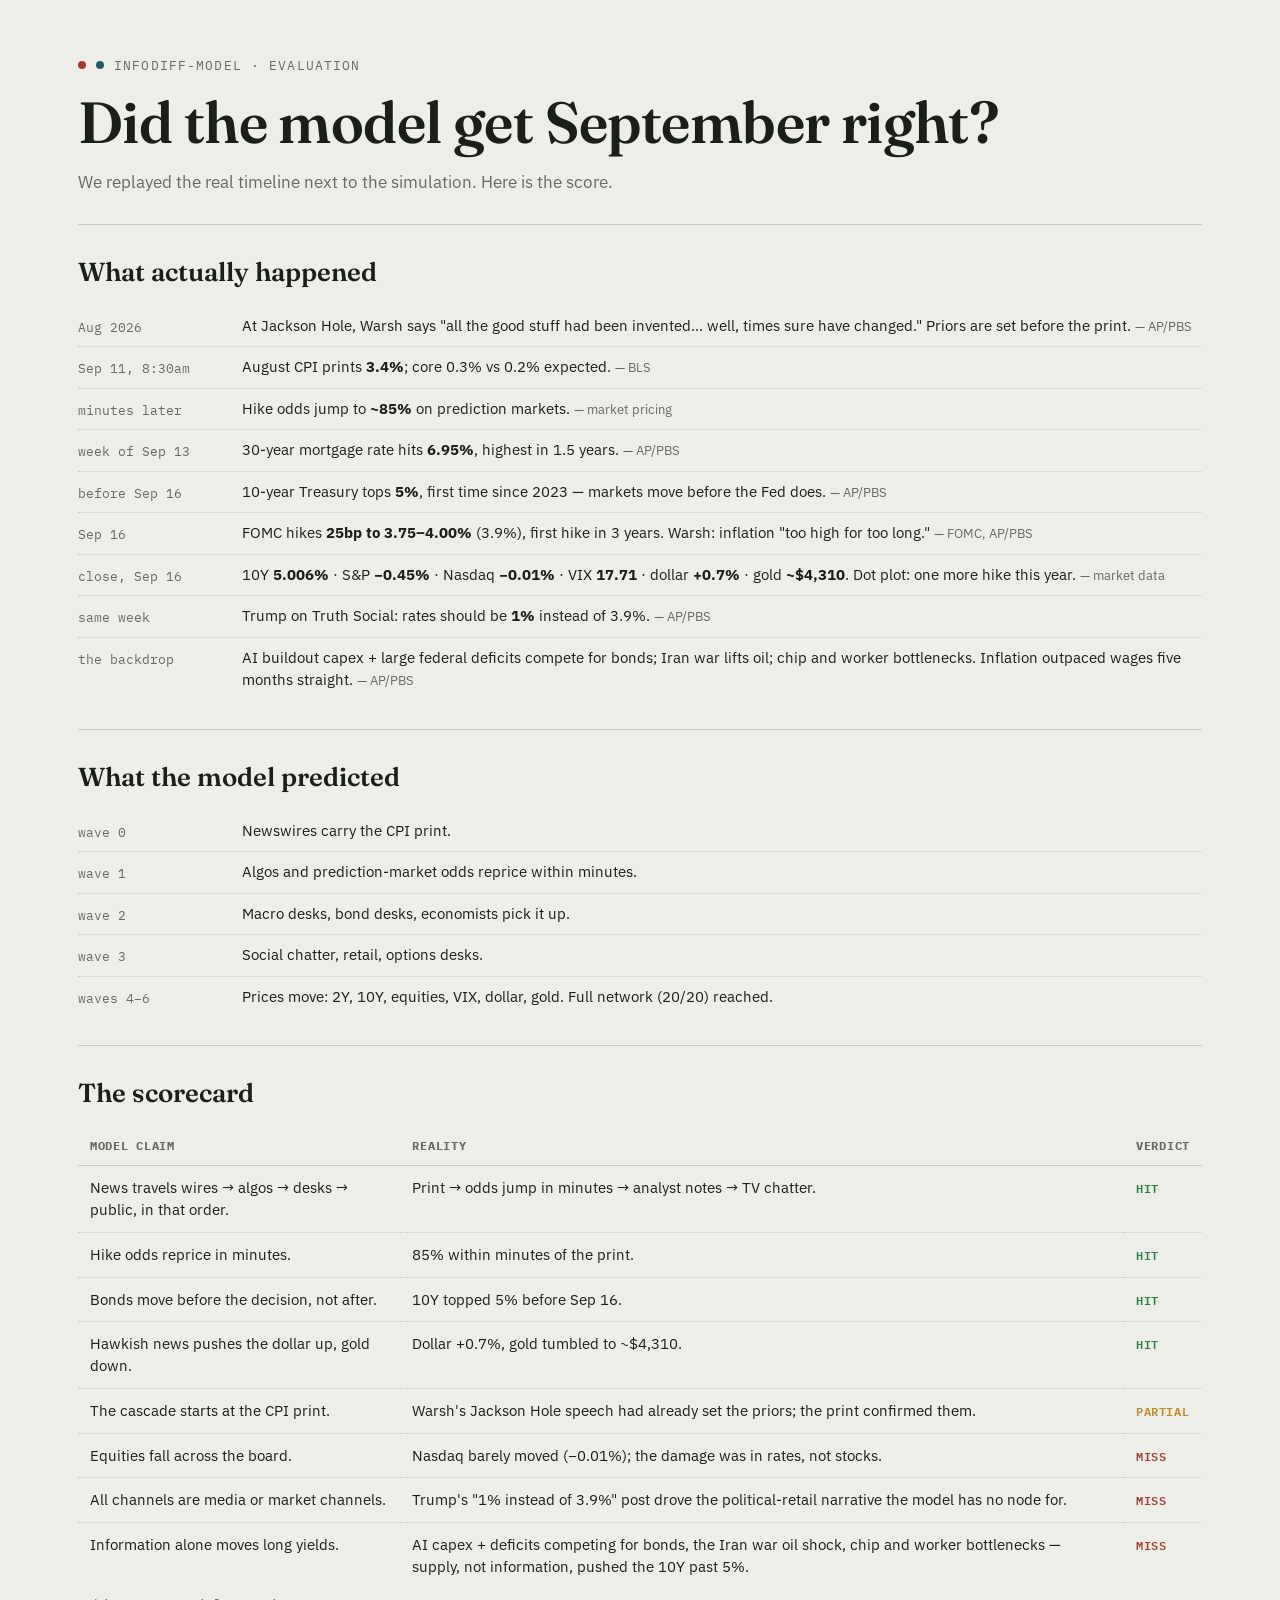
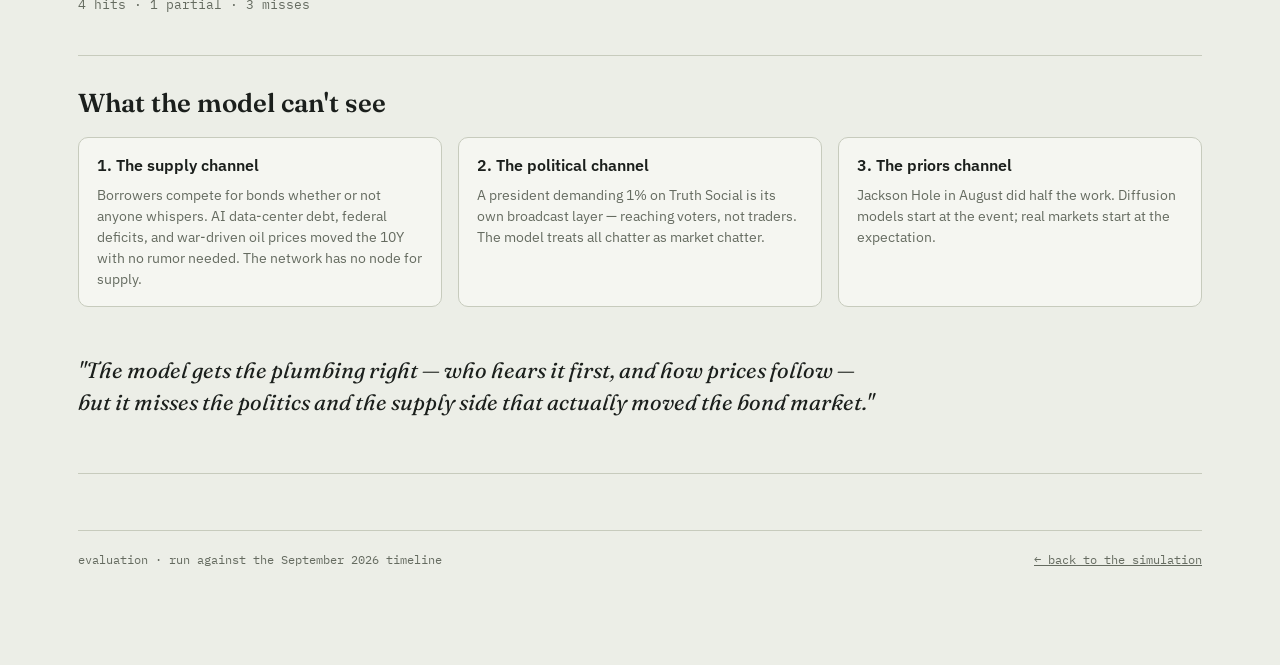
==== docs/evaluation.html @ 7253659c "Add evaluation page: model vs September 2026" ====
<!doctype html>
<html lang="en">
<head>
<meta charset="utf-8" />
<meta name="viewport" content="width=device-width, initial-scale=1" />
<title>Did the model get September right? · infodiff-model</title>
<meta name="description" content="An honest evaluation of the infodiff-model diffusion simulation against the real September 2026 CPI-to-rate-hike timeline." />
<link rel="preconnect" href="https://fonts.googleapis.com" />
<link rel="preconnect" href="https://fonts.gstatic.com" crossorigin />
<link href="https://fonts.googleapis.com/css2?family=Fraunces:ital,wght@0,500;0,600;1,500&family=IBM+Plex+Sans:wght@400;500;600&family=IBM+Plex+Mono:wght@400;500&display=swap" rel="stylesheet" />
<link rel="stylesheet" href="style.css" />
<style>
  .eval-section { padding: 28px 0; border-bottom: 1px solid var(--line); }
  .eval-section h2 { font-family: var(--font-display); font-size: 26px; font-weight: 600; margin: 0 0 14px; }
  .timeline-list { list-style: none; margin: 0; padding: 0; }
  .timeline-list li { display: grid; grid-template-columns: 150px 1fr; gap: 14px; padding: 9px 0; border-bottom: 1px dotted var(--line); }
  .timeline-list li:last-child { border-bottom: none; }
  .t-date { font-family: var(--font-mono); font-size: 12.5px; color: var(--muted); padding-top: 3px; }
  .t-body { font-size: 15px; }
  .t-body .src { color: var(--muted); font-size: 13px; }
  .scorecard { width: 100%; border-collapse: collapse; font-size: 14.5px; }
  .scorecard th { text-align: left; font-family: var(--font-mono); font-size: 12px; letter-spacing: .06em; text-transform: uppercase; color: var(--muted); padding: 10px 12px; border-bottom: 1px solid var(--line); }
  .scorecard td { padding: 11px 12px; border-bottom: 1px dotted var(--line); vertical-align: top; }
  .scorecard tr:last-child td { border-bottom: none; }
  .verdict { font-family: var(--font-mono); font-size: 12px; font-weight: 600; letter-spacing: .05em; white-space: nowrap; }
  .v-hit { color: #2e7d46; } .v-partial { color: var(--gold); } .v-miss { color: var(--hi); }
  .miss-grid { display: grid; grid-template-columns: repeat(auto-fit, minmax(260px, 1fr)); gap: 16px; }
  .miss-card { background: var(--paper-raised); border: 1px solid var(--line); border-radius: 10px; padding: 16px 18px; }
  .miss-card h3 { font-size: 15.5px; margin: 0 0 8px; font-weight: 600; }
  .miss-card p { font-size: 14px; color: var(--muted); margin: 0; }
  .bottomline { font-family: var(--font-display); font-size: 22px; font-style: italic; line-height: 1.45; padding: 26px 0 4px; max-width: 800px; }
  .score-big { font-family: var(--font-mono); font-size: 13px; color: var(--muted); margin-top: 6px; }
  @media (max-width: 640px) { .timeline-list li { grid-template-columns: 1fr; gap: 2px; } }
</style>
</head>
<body>
<div class="wrap">

  <header class="hero">
    <div class="eyebrow">
      <span class="dot-hi"></span><span class="dot-officer"></span>
      infodiff-model · evaluation
    </div>
    <h1>Did the model get September right?</h1>
    <p class="dek">
      We replayed the real timeline next to the simulation. Here is the score.
    </p>
  </header>

  <section class="eval-section">
    <h2>What actually happened</h2>
    <ul class="timeline-list">
      <li>
        <div class="t-date">Aug 2026</div>
        <div class="t-body">At Jackson Hole, Warsh says "all the good stuff had been invented… well, times sure have changed." Priors are set before the print. <span class="src">— AP/PBS</span></div>
      </li>
      <li>
        <div class="t-date">Sep 11, 8:30am</div>
        <div class="t-body">August CPI prints <strong>3.4%</strong>; core 0.3% vs 0.2% expected. <span class="src">— BLS</span></div>
      </li>
      <li>
        <div class="t-date">minutes later</div>
        <div class="t-body">Hike odds jump to <strong>~85%</strong> on prediction markets. <span class="src">— market pricing</span></div>
      </li>
      <li>
        <div class="t-date">week of Sep 13</div>
        <div class="t-body">30-year mortgage rate hits <strong>6.95%</strong>, highest in 1.5 years. <span class="src">— AP/PBS</span></div>
      </li>
      <li>
        <div class="t-date">before Sep 16</div>
        <div class="t-body">10-year Treasury tops <strong>5%</strong>, first time since 2023 — markets move before the Fed does. <span class="src">— AP/PBS</span></div>
      </li>
      <li>
        <div class="t-date">Sep 16</div>
        <div class="t-body">FOMC hikes <strong>25bp to 3.75–4.00%</strong> (3.9%), first hike in 3 years. Warsh: inflation "too high for too long." <span class="src">— FOMC, AP/PBS</span></div>
      </li>
      <li>
        <div class="t-date">close, Sep 16</div>
        <div class="t-body">10Y <strong>5.006%</strong> · S&amp;P <strong>−0.45%</strong> · Nasdaq <strong>−0.01%</strong> · VIX <strong>17.71</strong> · dollar <strong>+0.7%</strong> · gold <strong>~$4,310</strong>. Dot plot: one more hike this year. <span class="src">— market data</span></div>
      </li>
      <li>
        <div class="t-date">same week</div>
        <div class="t-body">Trump on Truth Social: rates should be <strong>1%</strong> instead of 3.9%. <span class="src">— AP/PBS</span></div>
      </li>
      <li>
        <div class="t-date">the backdrop</div>
        <div class="t-body">AI buildout capex + large federal deficits compete for bonds; Iran war lifts oil; chip and worker bottlenecks. Inflation outpaced wages five months straight. <span class="src">— AP/PBS</span></div>
      </li>
    </ul>
  </section>

  <section class="eval-section">
    <h2>What the model predicted</h2>
    <ul class="timeline-list">
      <li>
        <div class="t-date">wave 0</div>
        <div class="t-body">Newswires carry the CPI print.</div>
      </li>
      <li>
        <div class="t-date">wave 1</div>
        <div class="t-body">Algos and prediction-market odds reprice within minutes.</div>
      </li>
      <li>
        <div class="t-date">wave 2</div>
        <div class="t-body">Macro desks, bond desks, economists pick it up.</div>
      </li>
      <li>
        <div class="t-date">wave 3</div>
        <div class="t-body">Social chatter, retail, options desks.</div>
      </li>
      <li>
        <div class="t-date">waves 4–6</div>
        <div class="t-body">Prices move: 2Y, 10Y, equities, VIX, dollar, gold. Full network (20/20) reached.</div>
      </li>
    </ul>
  </section>

  <section class="eval-section">
    <h2>The scorecard</h2>
    <table class="scorecard">
      <thead><tr><th>Model claim</th><th>Reality</th><th>Verdict</th></tr></thead>
      <tbody>
        <tr>
          <td>News travels wires → algos → desks → public, in that order.</td>
          <td>Print → odds jump in minutes → analyst notes → TV chatter.</td>
          <td><span class="verdict v-hit">HIT</span></td>
        </tr>
        <tr>
          <td>Hike odds reprice in minutes.</td>
          <td>85% within minutes of the print.</td>
          <td><span class="verdict v-hit">HIT</span></td>
        </tr>
        <tr>
          <td>Bonds move before the decision, not after.</td>
          <td>10Y topped 5% before Sep 16.</td>
          <td><span class="verdict v-hit">HIT</span></td>
        </tr>
        <tr>
          <td>Hawkish news pushes the dollar up, gold down.</td>
          <td>Dollar +0.7%, gold tumbled to ~$4,310.</td>
          <td><span class="verdict v-hit">HIT</span></td>
        </tr>
        <tr>
          <td>The cascade starts at the CPI print.</td>
          <td>Warsh's Jackson Hole speech had already set the priors; the print confirmed them.</td>
          <td><span class="verdict v-partial">PARTIAL</span></td>
        </tr>
        <tr>
          <td>Equities fall across the board.</td>
          <td>Nasdaq barely moved (−0.01%); the damage was in rates, not stocks.</td>
          <td><span class="verdict v-miss">MISS</span></td>
        </tr>
        <tr>
          <td>All channels are media or market channels.</td>
          <td>Trump's "1% instead of 3.9%" post drove the political-retail narrative the model has no node for.</td>
          <td><span class="verdict v-miss">MISS</span></td>
        </tr>
        <tr>
          <td>Information alone moves long yields.</td>
          <td>AI capex + deficits competing for bonds, the Iran war oil shock, chip and worker bottlenecks — supply, not information, pushed the 10Y past 5%.</td>
          <td><span class="verdict v-miss">MISS</span></td>
        </tr>
      </tbody>
    </table>
    <p class="score-big">4 hits · 1 partial · 3 misses</p>
  </section>

  <section class="eval-section">
    <h2>What the model can't see</h2>
    <div class="miss-grid">
      <div class="miss-card">
        <h3>1. The supply channel</h3>
        <p>Borrowers compete for bonds whether or not anyone whispers. AI data-center debt, federal deficits, and war-driven oil prices moved the 10Y with no rumor needed. The network has no node for supply.</p>
      </div>
      <div class="miss-card">
        <h3>2. The political channel</h3>
        <p>A president demanding 1% on Truth Social is its own broadcast layer — reaching voters, not traders. The model treats all chatter as market chatter.</p>
      </div>
      <div class="miss-card">
        <h3>3. The priors channel</h3>
        <p>Jackson Hole in August did half the work. Diffusion models start at the event; real markets start at the expectation.</p>
      </div>
    </div>
    <p class="bottomline">
      "The model gets the plumbing right — who hears it first, and how prices follow — but it misses the politics and the supply side that actually moved the bond market."
    </p>
  </section>

  <footer>
    <span>evaluation · run against the September 2026 timeline</span>
    <span><a href="index.html">← back to the simulation</a></span>
  </footer>

</div>
</body>
</html>
---- docs/style.css ----
/* ---------------------------------------------------------------------
   Design tokens
   Subject: an Independent Cascade information model running on Zachary's
   Karate Club — a real 1977 social network that famously split into two
   rival factions. The palette leans on that fracture: two faction inks,
   plus a third "signal" gold standing for the information itself.
------------------------------------------------------------------------ */
:root {
  --paper: #eceee7;
  --paper-raised: #f5f6f1;
  --ink: #1b1f1c;
  --muted: #656b60;
  --line: #c7cbbd;
  --hi: #a83b2e;
  --hi-soft: #a83b2e33;
  --officer: #1f5d63;
  --officer-soft: #1f5d6333;
  --gold: #c08a25;
  --gold-soft: #c08a2526;
  --focus: #1f5d63;

  --font-display: "Fraunces", "Iowan Old Style", "Palatino Linotype", Georgia, serif;
  --font-body: "IBM Plex Sans", -apple-system, "Segoe UI", sans-serif;
  --font-mono: "IBM Plex Mono", ui-monospace, "SFMono-Regular", Menlo, monospace;
}

* {
  box-sizing: border-box;
}

html {
  -webkit-text-size-adjust: 100%;
}

body {
  margin: 0;
  background: var(--paper);
  color: var(--ink);
  font-family: var(--font-body);
  line-height: 1.5;
}

@media (prefers-reduced-motion: reduce) {
  * {
    animation-duration: 0.001ms !important;
    transition-duration: 0.001ms !important;
  }
}

a {
  color: var(--officer);
}

::selection {
  background: var(--gold-soft);
}

:focus-visible {
  outline: 2px solid var(--focus);
  outline-offset: 2px;
}

/* ---------------------------------------------------------------------
   Shell
------------------------------------------------------------------------ */
.wrap {
  max-width: 1180px;
  margin: 0 auto;
  padding: 0 28px 96px;
}

/* ---------------------------------------------------------------------
   Header / hero
------------------------------------------------------------------------ */
header.hero {
  padding: 56px 0 28px;
  border-bottom: 1px solid var(--line);
}

.eyebrow {
  font-family: var(--font-mono);
  font-size: 12.5px;
  letter-spacing: 0.09em;
  text-transform: uppercase;
  color: var(--muted);
  display: flex;
  gap: 10px;
  align-items: center;
  margin-bottom: 18px;
}

.eyebrow .dot-hi,
.eyebrow .dot-officer {
  width: 8px;
  height: 8px;
  border-radius: 50%;
  display: inline-block;
}
.eyebrow .dot-hi { background: var(--hi); }
.eyebrow .dot-officer { background: var(--officer); }

h1 {
  font-family: var(--font-display);
  font-weight: 600;
  font-size: clamp(34px, 5.4vw, 58px);
  line-height: 1.03;
  margin: 0 0 18px;
  letter-spacing: -0.01em;
}

h1 em {
  font-style: italic;
  color: var(--officer);
}

.dek {
  font-size: 17px;
  color: var(--muted);
  max-width: 640px;
  margin: 0;
}

.dek strong {
  color: var(--ink);
  font-weight: 600;
}

/* ---------------------------------------------------------------------
   Controls
------------------------------------------------------------------------ */
.controls {
  display: flex;
  flex-wrap: wrap;
  align-items: center;
  gap: 12px;
  padding: 22px 0;
  border-bottom: 1px solid var(--line);
  margin-bottom: 26px;
}

.select-control {
  display: flex;
  flex-direction: column;
  gap: 5px;
}

.select-control label {
  font-family: var(--font-mono);
  font-size: 10.5px;
  letter-spacing: 0.06em;
  text-transform: uppercase;
  color: var(--muted);
}

.controls select {
  font-family: var(--font-mono);
  font-size: 13px;
  background: var(--paper-raised);
  color: var(--ink);
  border: 1px solid var(--line);
  border-radius: 3px;
  padding: 9px 12px;
  min-width: 190px;
  cursor: pointer;
}

.scenario-control select {
  min-width: 310px;
}

.btn-group {
  display: flex;
  gap: 6px;
}

button.ctl {
  font-family: var(--font-mono);
  font-size: 13px;
  background: var(--ink);
  color: var(--paper);
  border: 1px solid var(--ink);
  border-radius: 3px;
  padding: 9px 16px;
  cursor: pointer;
  transition: transform 0.08s ease, background 0.15s ease;
}

button.ctl:hover { background: #34392f; }
button.ctl:active { transform: translateY(1px); }

button.ctl.secondary {
  background: transparent;
  color: var(--ink);
  border-color: var(--line);
}
button.ctl.secondary:hover { background: var(--paper-raised); }

.speed {
  display: flex;
  align-items: center;
  gap: 8px;
  font-family: var(--font-mono);
  font-size: 12px;
  color: var(--muted);
  margin-left: auto;
}

.speed input[type="range"] {
  accent-color: var(--officer);
}
.compare-control, .timeline {
  display: flex; align-items: center; gap: 7px; font-family: var(--font-mono);
  font-size: 12px; color: var(--muted);
}
.timeline { flex: 1 1 100%; }
.timeline input { flex: 1; accent-color: var(--gold); }

/* ---------------------------------------------------------------------
   Stage: network + side panel
------------------------------------------------------------------------ */
.stage {
  display: grid;
  grid-template-columns: minmax(0, 1fr) 300px;
  gap: 24px;
  align-items: start;
}
.viewport-grid { display: grid; grid-template-columns: repeat(2, minmax(0,1fr)); gap: 14px; }
.viewport-grid .network-panel h2 {
  margin: 0; padding: 10px 12px 0; font: 500 11px var(--font-mono);
  color: var(--muted); letter-spacing: .08em; text-transform: uppercase;
}
.viewport-grid .network-panel:only-child { grid-column: 1 / -1; }

.network-panel {
  background: var(--paper-raised);
  border: 1px solid var(--line);
  border-radius: 6px;
  padding: 4px;
}

#network {
  width: 100%;
  height: auto;
  display: block;
}

.node-halo {
  fill: var(--gold);
  opacity: 0;
}

.link {
  stroke: var(--line);
  stroke-width: 1.2px;
}

.link.pulsed {
  stroke: var(--gold);
  stroke-width: 2px;
}

.node circle.fill {
  fill: var(--paper-raised);
  transition: fill 0.35s ease;
}

.node circle.fill.active {
  fill: var(--gold);
}

.node circle.ring {
  fill: none;
  stroke-width: 2.4px;
}

.node circle.ring.faction-hi { stroke: var(--hi); }
.node circle.ring.faction-officer { stroke: var(--officer); }

.node circle.ring.seed {
  stroke-width: 3.4px;
}

.node text {
  font-family: var(--font-mono);
  font-size: 9px;
  fill: var(--muted);
  pointer-events: none;
  text-anchor: middle;
}
.node text.threshold-label { font-size: 8px; fill: var(--ink); }
.activation-gradient {
  width: 22px; height: 14px; border-radius: 8px; flex-shrink: 0;
  background: linear-gradient(90deg, #fff7bc, #d95f0e, #662506);
}

/* ---------------------------------------------------------------------
   Side panel: stats
------------------------------------------------------------------------ */
.panel {
  display: flex;
  flex-direction: column;
  gap: 18px;
}

.card {
  background: var(--paper-raised);
  border: 1px solid var(--line);
  border-radius: 6px;
  padding: 16px 18px;
}

.card h2 {
  font-family: var(--font-mono);
  font-size: 11px;
  letter-spacing: 0.08em;
  text-transform: uppercase;
  color: var(--muted);
  margin: 0 0 12px;
  font-weight: 500;
}

.step-readout {
  font-family: var(--font-mono);
}

.step-readout .big {
  font-size: 30px;
  font-weight: 500;
  line-height: 1;
}

.step-readout .of {
  color: var(--muted);
  font-size: 15px;
}

.faction-split {
  margin-top: 14px;
  display: flex;
  flex-direction: column;
  gap: 8px;
}

.faction-row {
  display: flex;
  align-items: center;
  gap: 8px;
  font-family: var(--font-mono);
  font-size: 12.5px;
}

.faction-row .swatch {
  width: 10px;
  height: 10px;
  border-radius: 50%;
  border: 2.4px solid transparent;
  flex-shrink: 0;
}
.faction-row .swatch.hi { border-color: var(--hi); }
.faction-row .swatch.officer { border-color: var(--officer); }

.faction-row .bar-track {
  flex: 1;
  height: 6px;
  background: var(--line);
  border-radius: 3px;
  overflow: hidden;
}
.faction-row .bar-fill {
  height: 100%;
  transition: width 0.35s ease;
}
.faction-row .bar-fill.hi { background: var(--hi); }
.faction-row .bar-fill.officer { background: var(--officer); }

.faction-row .count {
  font-variant-numeric: tabular-nums;
  color: var(--muted);
  width: 40px;
  text-align: right;
}

#chart {
  width: 100%;
  height: auto;
  display: block;
}

.legend {
  display: flex;
  flex-direction: column;
  gap: 10px;
  font-size: 13px;
}

.legend-item {
  display: flex;
  align-items: center;
  gap: 10px;
}

.legend-swatch {
  width: 16px;
  height: 16px;
  border-radius: 50%;
  flex-shrink: 0;
}

.legend-swatch.ring-hi { border: 2.4px solid var(--hi); background: transparent; }
.legend-swatch.ring-officer { border: 2.4px solid var(--officer); background: transparent; }
.legend-swatch.fill-gold { background: var(--gold); border: 2.4px solid var(--gold); }
.legend-swatch.fill-empty { background: transparent; border: 2.4px solid var(--line); }

.story-line {
  font-size: 13px;
  color: var(--muted);
  margin-top: 12px;
  padding-top: 12px;
  border-top: 1px dashed var(--line);
}

/* ---------------------------------------------------------------------
   About sections
------------------------------------------------------------------------ */
.about {
  display: grid;
  grid-template-columns: 1fr 1fr;
  gap: 40px;
  margin-top: 64px;
  padding-top: 40px;
  border-top: 1px solid var(--line);
}

.about h3 {
  font-family: var(--font-display);
  font-size: 21px;
  font-weight: 600;
  margin: 0 0 12px;
}

.about p {
  color: var(--muted);
  font-size: 14.5px;
  margin: 0 0 12px;
}

.about code {
  font-family: var(--font-mono);
  background: var(--paper-raised);
  border: 1px solid var(--line);
  border-radius: 3px;
  padding: 1px 6px;
  font-size: 13px;
  color: var(--ink);
}

footer {
  margin-top: 56px;
  padding-top: 20px;
  border-top: 1px solid var(--line);
  font-family: var(--font-mono);
  font-size: 12px;
  color: var(--muted);
  display: flex;
  justify-content: space-between;
  flex-wrap: wrap;
  gap: 8px;
}

footer a { color: var(--muted); }

/* ---------------------------------------------------------------------
   Responsive
------------------------------------------------------------------------ */
@media (max-width: 880px) {
  .stage {
    grid-template-columns: 1fr;
  }
  .about {
    grid-template-columns: 1fr;
    gap: 24px;
  }
  .controls select {
    min-width: 0;
    width: 100%;
  }
  .select-control {
    flex: 1 1 220px;
  }
  .speed {
    margin-left: 0;
    width: 100%;
  }
  .viewport-grid { grid-template-columns: 1fr; }
}

/* Rumor-network semantics:
   gold rings = rumor sources, teal rings = media channels,
   purple rings = market participants, green rings = market outcomes. */
.node circle.ring.faction-source { stroke: var(--gold); }
.node circle.ring.faction-media { stroke: var(--officer); }
.node circle.ring.faction-participant { stroke: #6b5b95; }
.node circle.ring.faction-market { stroke: #2e7d4f; }
.faction-row .swatch.reach { border-color: var(--gold); }
.faction-row .swatch.market { border-color: #2e7d4f; }
.faction-row .bar-fill.reach { background: var(--gold); }
.faction-row .bar-fill.market { background: #2e7d4f; }
.legend-swatch.ring-source { border: 2.4px solid var(--gold); background: transparent; }
.legend-swatch.ring-media { border: 2.4px solid var(--officer); background: transparent; }
.legend-swatch.ring-participant { border: 2.4px solid #6b5b95; background: transparent; }
.legend-swatch.ring-market { border: 2.4px solid #2e7d4f; background: transparent; }

/* Event card: the rumor's opening frame. */
.network-panel { position: relative; }
.event-card {
  position: absolute;
  inset: 0;
  display: flex;
  flex-direction: column;
  align-items: center;
  justify-content: center;
  gap: 6px;
  background: rgba(27, 31, 28, 0.88);
  border-radius: 6px;
  z-index: 5;
  transition: opacity 0.45s ease;
  pointer-events: none;
}
.event-card[hidden] { display: none; }
.event-card.fading { opacity: 0; }
.event-kicker {
  font-family: var(--font-mono);
  font-size: 11px;
  letter-spacing: 0.22em;
  color: var(--gold);
}
.event-headline {
  font-family: var(--font-display);
  font-weight: 600;
  font-size: clamp(30px, 4.6vw, 52px);
  color: #f5f6f1;
  letter-spacing: -0.01em;
}
.event-sub {
  font-family: var(--font-mono);
  font-size: 12.5px;
  color: #b9bdb2;
}

/* Market strip: price moves as the rumor reaches market nodes. */
.market-strip {
  display: flex;
  flex-wrap: wrap;
  gap: 8px;
  margin-top: 18px;
  min-height: 34px;
  align-items: center;
}
.market-strip:empty { display: none; }
.market-chip {
  font-family: var(--font-mono);
  font-size: 12.5px;
  color: var(--ink);
  background: var(--paper-raised);
  border: 1px solid #2e7d4f;
  border-left-width: 4px;
  border-radius: 3px;
  padding: 6px 10px;
  animation: chip-in 0.4s ease;
}
@keyframes chip-in {
  from { opacity: 0; transform: translateY(4px); }
  to { opacity: 1; transform: none; }
}
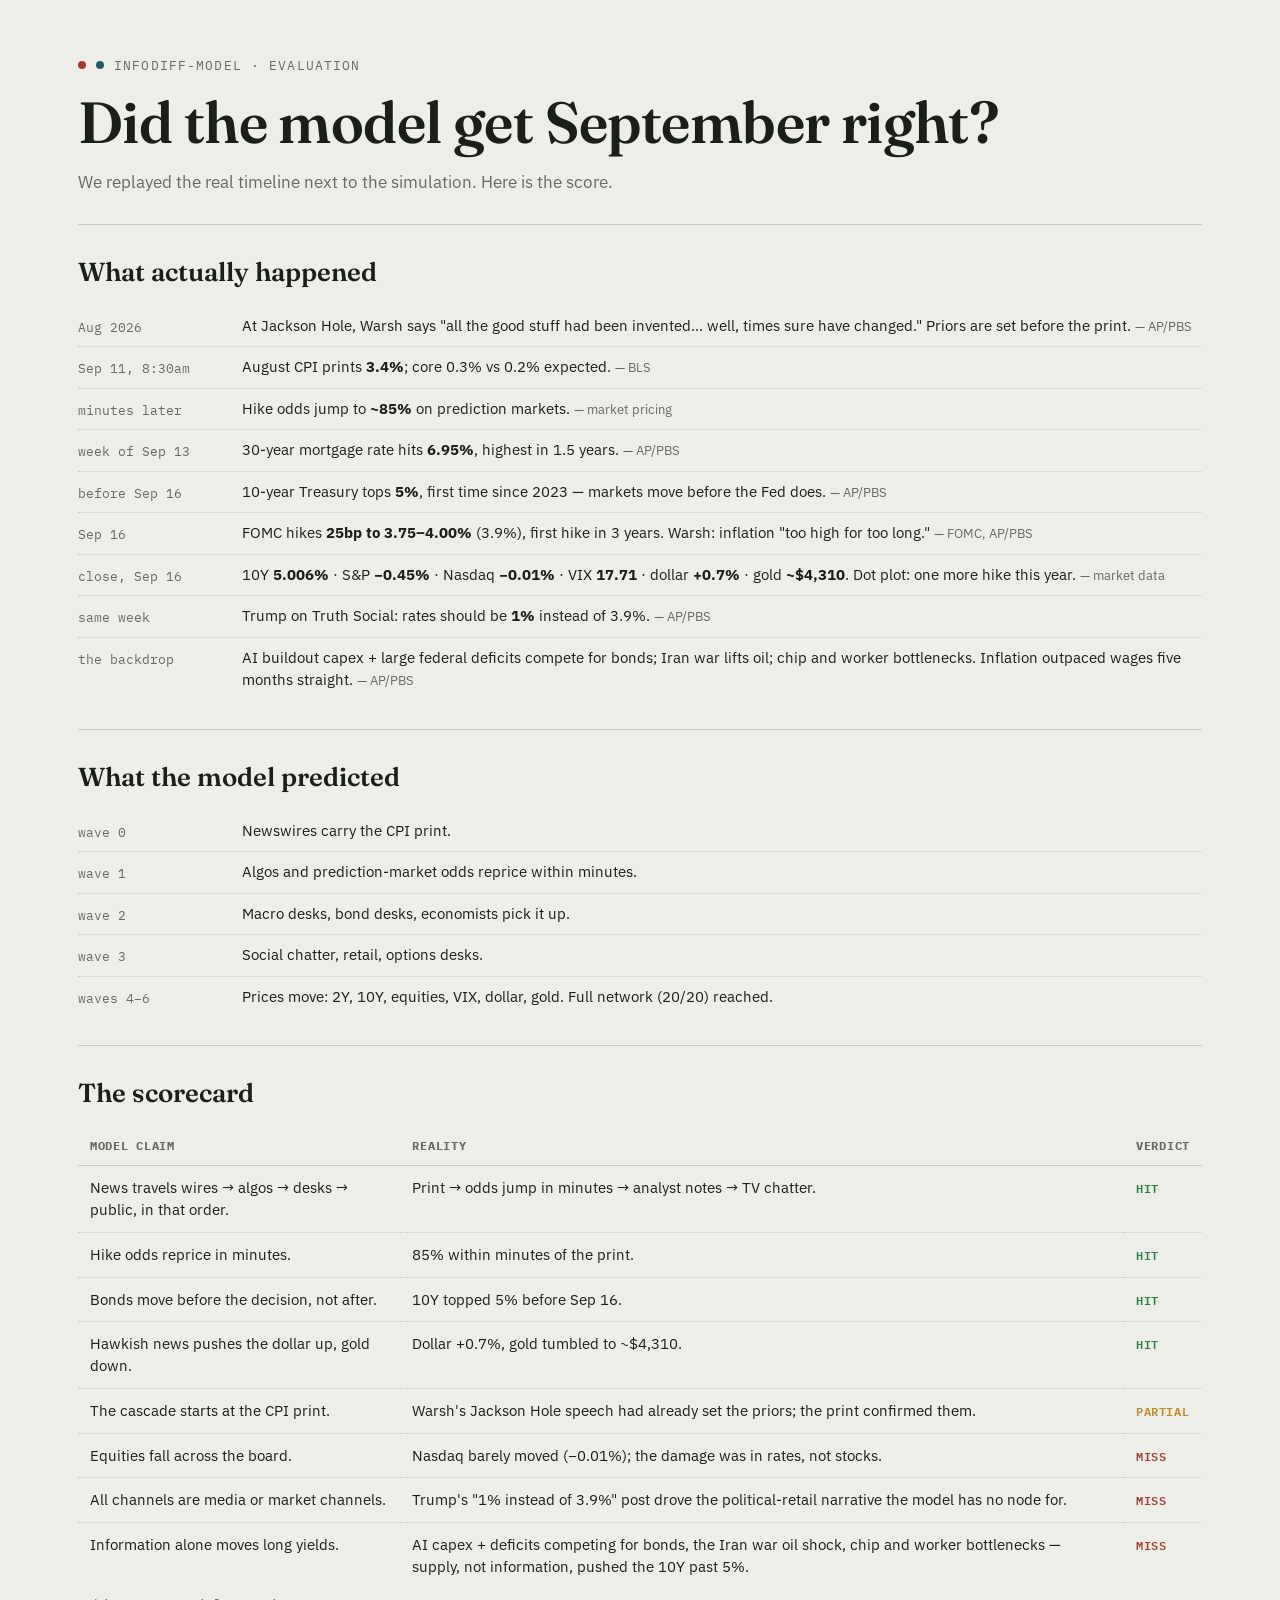
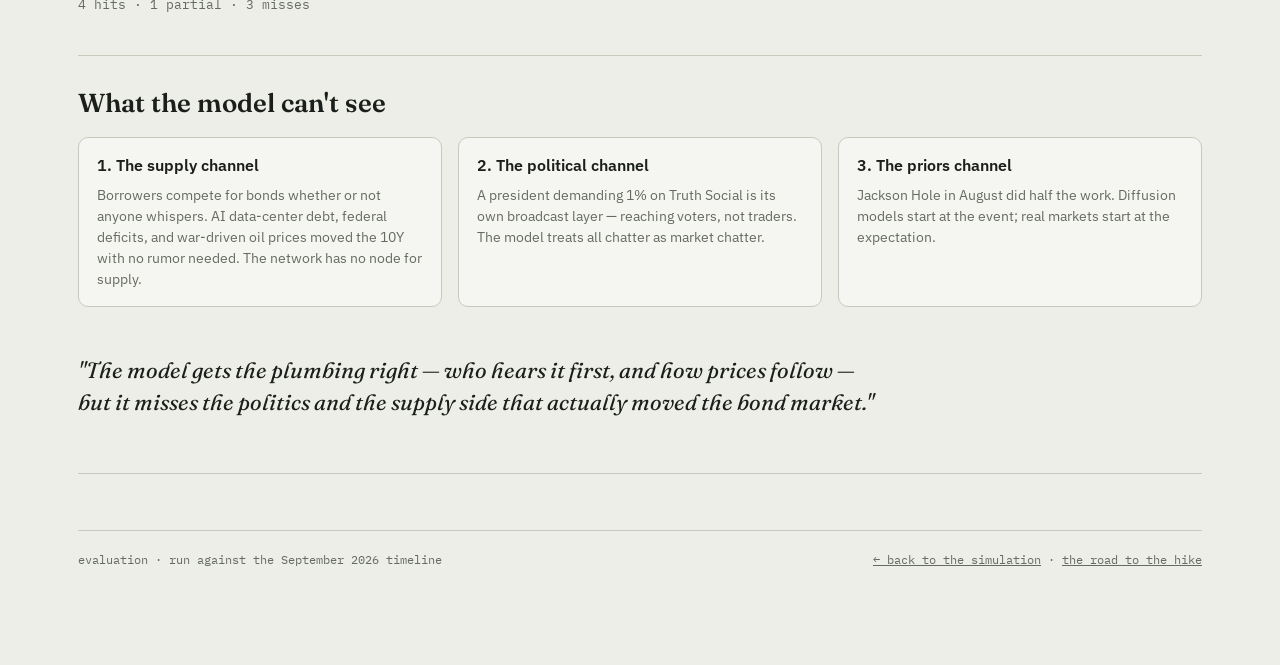
==== commit 0287ec4a: "Add rate-cycle timeline page Jan 2023 – Sep 2026" ====
--- a/docs/evaluation.html
+++ b/docs/evaluation.html
@@ -188,7 +188,7 @@
 
   <footer>
     <span>evaluation · run against the September 2026 timeline</span>
-    <span><a href="index.html">← back to the simulation</a></span>
+    <span><a href="index.html">← back to the simulation</a> · <a href="timeline.html">the road to the hike</a></span>
   </footer>
 
 </div>
--- a/docs/style.css
+++ b/docs/style.css
@@ -572,3 +572,110 @@
   from { opacity: 0; transform: translateY(4px); }
   to { opacity: 1; transform: none; }
 }
+
+/* ---------------------------------------------------------------------
+   Redeveloped narrative: outcome first, then the model, hits vs misses
+------------------------------------------------------------------------ */
+.section-title {
+  font-family: var(--font-display);
+  font-size: 26px;
+  font-weight: 600;
+  margin: 0 0 4px;
+}
+.section-sub {
+  color: var(--muted);
+  font-size: 14.5px;
+  margin: 0 0 4px;
+}
+.reality {
+  padding: 30px 0 26px;
+  border-bottom: 1px solid var(--line);
+}
+.model-anim {
+  padding: 30px 0 0;
+}
+.rt {
+  display: grid;
+  grid-template-columns: repeat(5, 1fr);
+  gap: 14px;
+  margin-top: 18px;
+}
+.rt-step {
+  position: relative;
+  padding: 14px 14px 16px;
+  border: 1px solid var(--line);
+  border-radius: 10px;
+  background: var(--paper-raised);
+  opacity: 0.38;
+  transition: opacity 0.5s ease, border-color 0.5s ease, box-shadow 0.5s ease;
+}
+.rt-step.lit {
+  opacity: 1;
+  border-color: var(--gold);
+  box-shadow: 0 2px 14px rgba(192, 138, 37, 0.18);
+}
+.rt-dot {
+  width: 10px;
+  height: 10px;
+  border-radius: 50%;
+  background: var(--line);
+  margin-bottom: 12px;
+  transition: background 0.5s ease;
+}
+.rt-step.lit .rt-dot { background: var(--gold); }
+.rt-date {
+  font-family: var(--font-mono);
+  font-size: 11px;
+  letter-spacing: 0.08em;
+  color: var(--muted);
+  margin-bottom: 6px;
+}
+.rt-head {
+  font-family: var(--font-display);
+  font-size: 19px;
+  font-weight: 600;
+  line-height: 1.25;
+  margin-bottom: 4px;
+}
+.rt-sub {
+  font-size: 13px;
+  color: var(--muted);
+}
+@media (max-width: 860px) {
+  .rt { grid-template-columns: repeat(5, minmax(180px, 1fr)); overflow-x: auto; padding-bottom: 8px; }
+}
+
+/* Hit / miss marks on market chips */
+.market-chip { display: inline-flex; align-items: center; gap: 7px; }
+.chip-mark {
+  font-family: var(--font-mono);
+  font-size: 11px;
+  font-weight: 600;
+  line-height: 1;
+  border-radius: 50%;
+  width: 17px;
+  height: 17px;
+  display: inline-flex;
+  align-items: center;
+  justify-content: center;
+  flex: none;
+}
+.chip-hit { border-color: #2e7d4f; }
+.chip-hit .chip-mark { background: #2e7d4f; color: #fff; }
+.chip-miss { border-color: var(--hi); }
+.chip-miss .chip-mark { background: var(--hi); color: #fff; }
+.legend-swatch.chip-hit-key, .legend-swatch.chip-miss-key {
+  width: 12px; height: 12px; border-radius: 50%;
+  display: inline-block; color: #fff; font-size: 8px; font-family: var(--font-mono);
+  text-align: center; line-height: 12px;
+}
+.legend-swatch.chip-hit-key { background: #2e7d4f; }
+.legend-swatch.chip-miss-key { background: var(--hi); }
+
+/* Verdict summary line under the market strip */
+.verdict-strip {
+  margin: 14px 0 0;
+  font-size: 14.5px;
+  color: var(--muted);
+}
+.verdict-strip strong { color: var(--ink); }
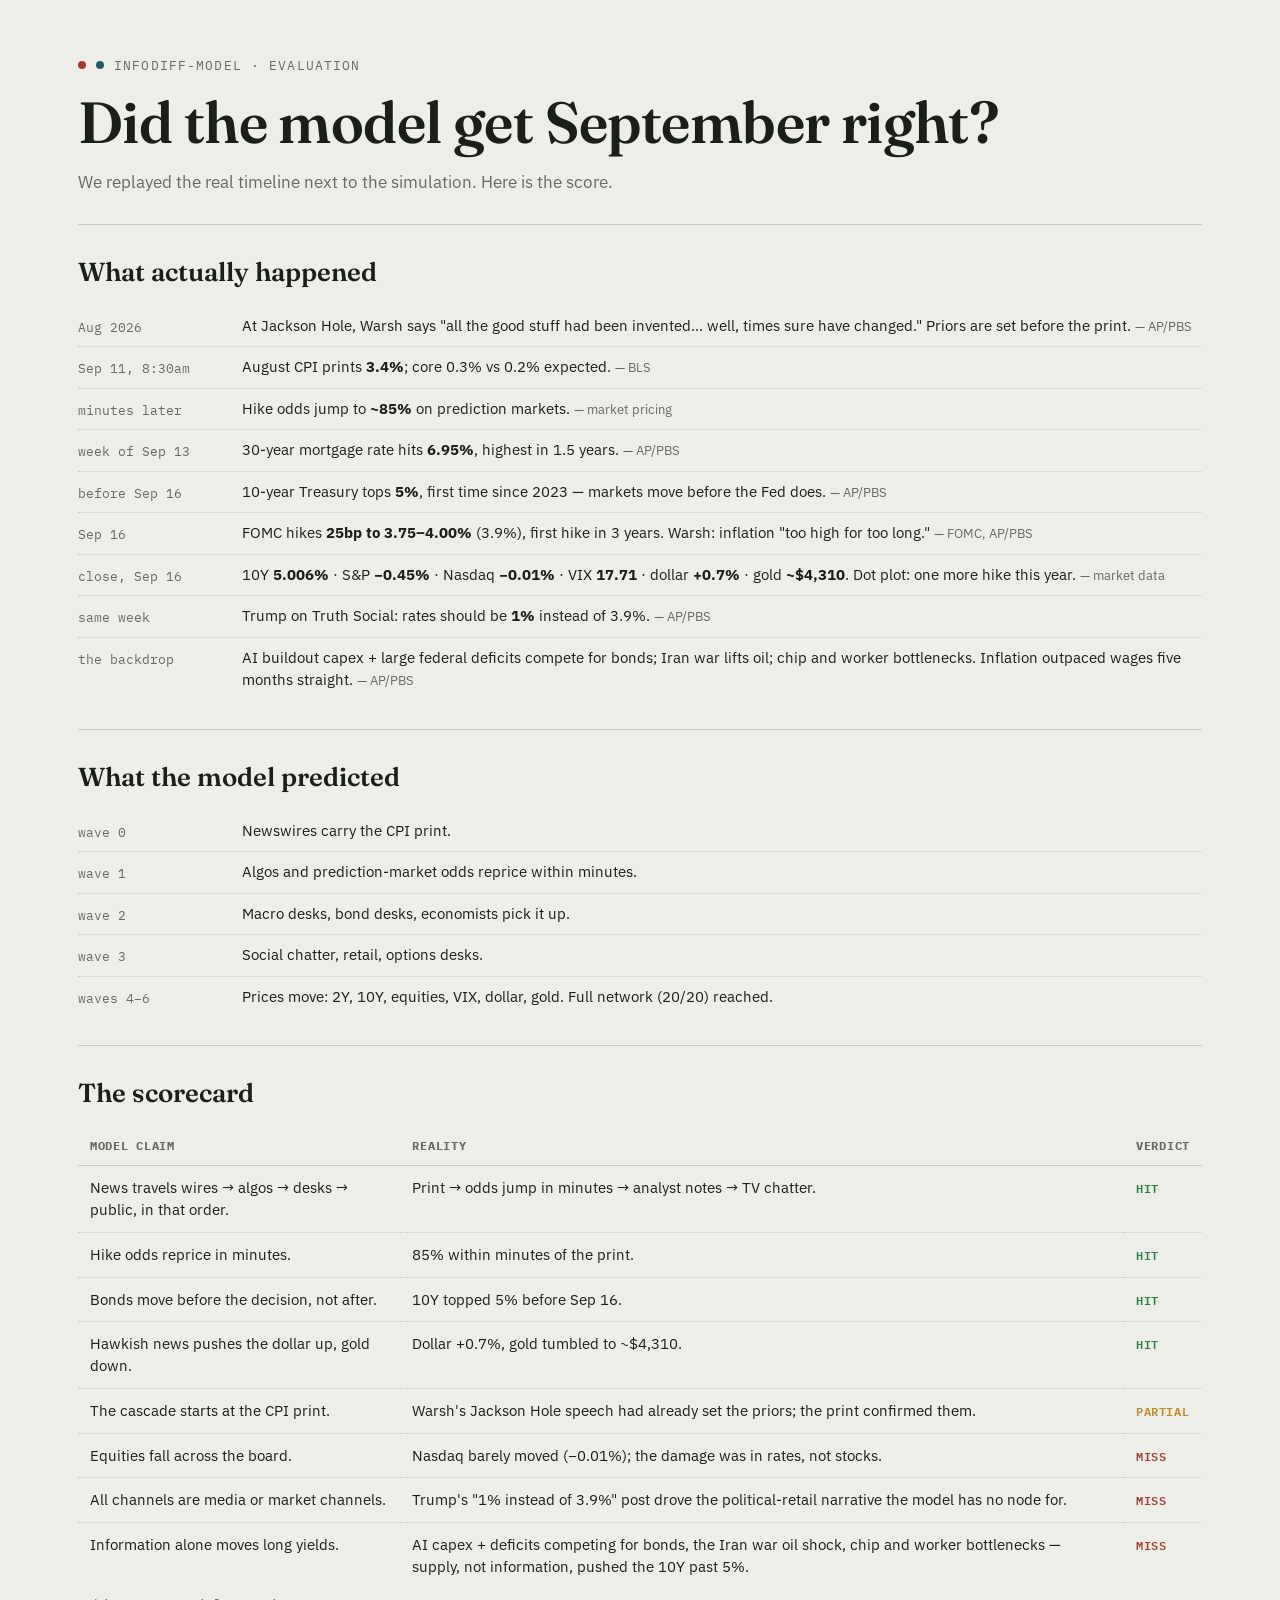
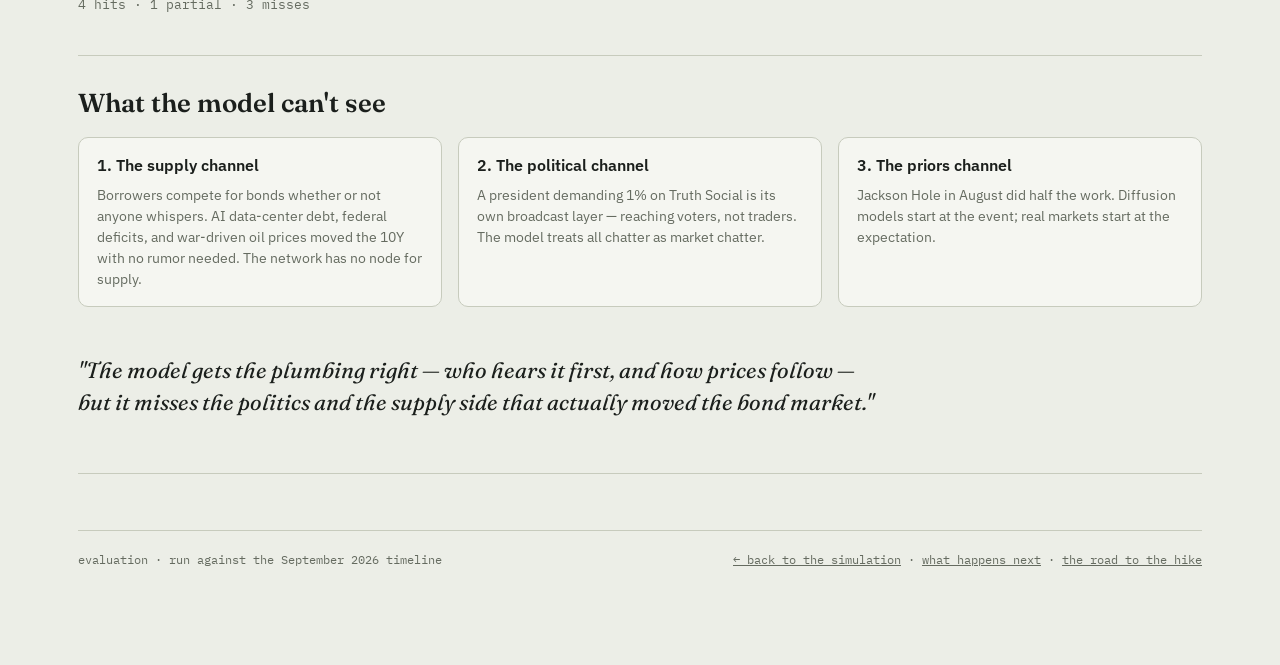
==== commit 36ec934d: "Add Kalshi-based forecast page: what happens next" ====
--- a/docs/evaluation.html
+++ b/docs/evaluation.html
@@ -188,7 +188,7 @@
 
   <footer>
     <span>evaluation · run against the September 2026 timeline</span>
-    <span><a href="index.html">← back to the simulation</a> · <a href="timeline.html">the road to the hike</a></span>
+    <span><a href="index.html">← back to the simulation</a> · <a href="next.html">what happens next</a> · <a href="timeline.html">the road to the hike</a></span>
   </footer>
 
 </div>
